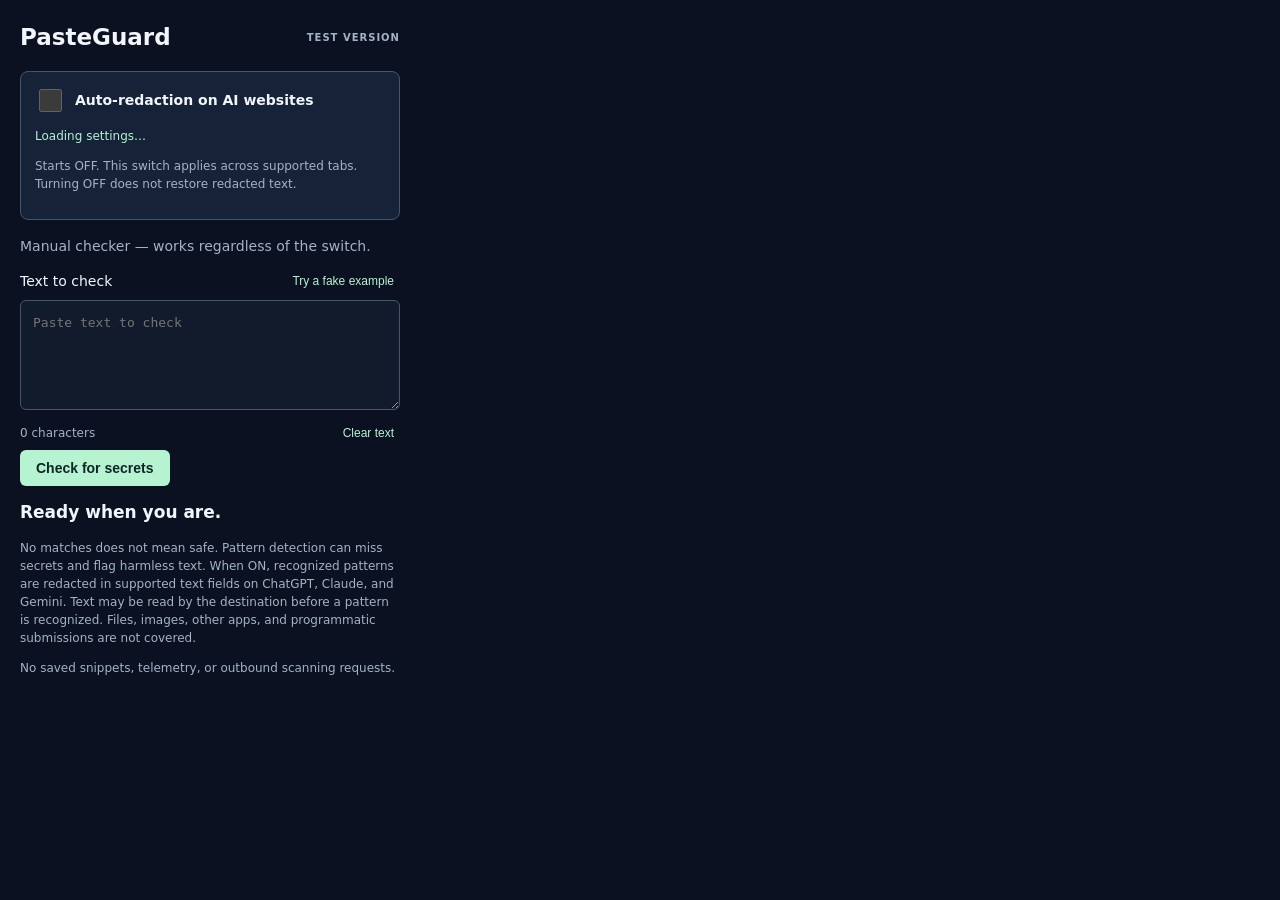
==== extension/popup.html @ d81c1dd4 "Add extension/popup.html for free preview" ====
<!doctype html><html lang="en"><head><meta charset="utf-8"><meta name="viewport" content="width=device-width, initial-scale=1"><title>PasteGuard local checker</title><link rel="stylesheet" href="popup.css"><script src="detector.js" defer></script><script src="app.js" defer></script><script src="settings.js" defer></script></head><body><main><h1>PasteGuard <small>TEST VERSION</small></h1><section class="setting"><label><input type="checkbox" role="switch" id="protection-toggle" disabled> Auto-redaction on AI websites</label><p id="protection-status" aria-live="polite">Loading settings…</p><p>Starts OFF. This switch applies across supported tabs. Turning OFF does not restore redacted text.</p></section><p>Manual checker — works regardless of the switch.</p><div class="controls"><label for="input">Text to check</label><button id="sample">Try a fake example</button></div><textarea id="input" spellcheck="false" maxlength="250001" placeholder="Paste text to check"></textarea><div class="controls"><span id="chars">0 characters</span><button id="clear">Clear text</button></div><button id="scan" class="primary">Check for secrets</button><section id="result" aria-live="polite"><h2>Ready when you are.</h2></section><section id="output-area" hidden><label for="output">Redacted text</label><textarea id="output" readonly spellcheck="false"></textarea><button id="copy" class="primary">Copy redacted text</button><p id="copy-status" aria-live="polite"></p></section><p class="limits">No matches does not mean safe. Pattern detection can miss secrets and flag harmless text. When ON, recognized patterns are redacted in supported text fields on ChatGPT, Claude, and Gemini. Text may be read by the destination before a pattern is recognized. Files, images, other apps, and programmatic submissions are not covered.</p><p class="limits">No saved snippets, telemetry, or outbound scanning requests.</p></main></body></html>
---- extension/popup.css ----
:root{color-scheme:dark}*{box-sizing:border-box}body{margin:0;background:#0b1120;color:#f2f5fa;font:14px/1.5 system-ui;width:420px;max-width:100vw}main{padding:20px}h1{font-size:23px;margin:0;display:flex;align-items:center;justify-content:space-between}h1 small{font-size:10px;letter-spacing:1px;color:#a4b2c8}h2{font-size:17px;margin:12px 0 6px}p{color:#a4b2c8}.controls{display:flex;justify-content:space-between;align-items:center;gap:12px;margin:8px 0}.controls button{border:0;background:none;color:#b5f3d1;font-size:12px;cursor:pointer}.controls span{font-size:12px;color:#a4b2c8}textarea{width:100%;min-height:110px;resize:vertical;border:1px solid #44556e;border-radius:6px;background:#111b2b;color:#d5e3f3;font:13px/1.6 Consolas,monospace;padding:12px}.primary{background:#b5f3d1;color:#102526;border:0;padding:10px 16px;border-radius:6px;font-size:14px;font-weight:600;cursor:pointer}.limits,#copy-status{font-size:12px}#result{margin:14px 0}#output-area label{display:block;margin-bottom:6px}#copy{margin-top:8px}.finding-list{list-style:none;padding:0}.finding-list li{display:flex;justify-content:space-between;gap:12px;margin:6px 0}.finding-list small,.warning-title{color:#ffc38e}:focus-visible{outline:2px solid #b5f3d1;outline-offset:3px}[hidden]{display:none!important}
.setting{background:#162238;border:1px solid #44556e;border-radius:8px;padding:14px;margin:16px 0}.setting label{display:flex;align-items:center;gap:10px;font-weight:600}.setting input{width:23px;height:23px;accent-color:#b5f3d1}.setting p{font-size:12px}.setting #protection-status{color:#b5f3d1}
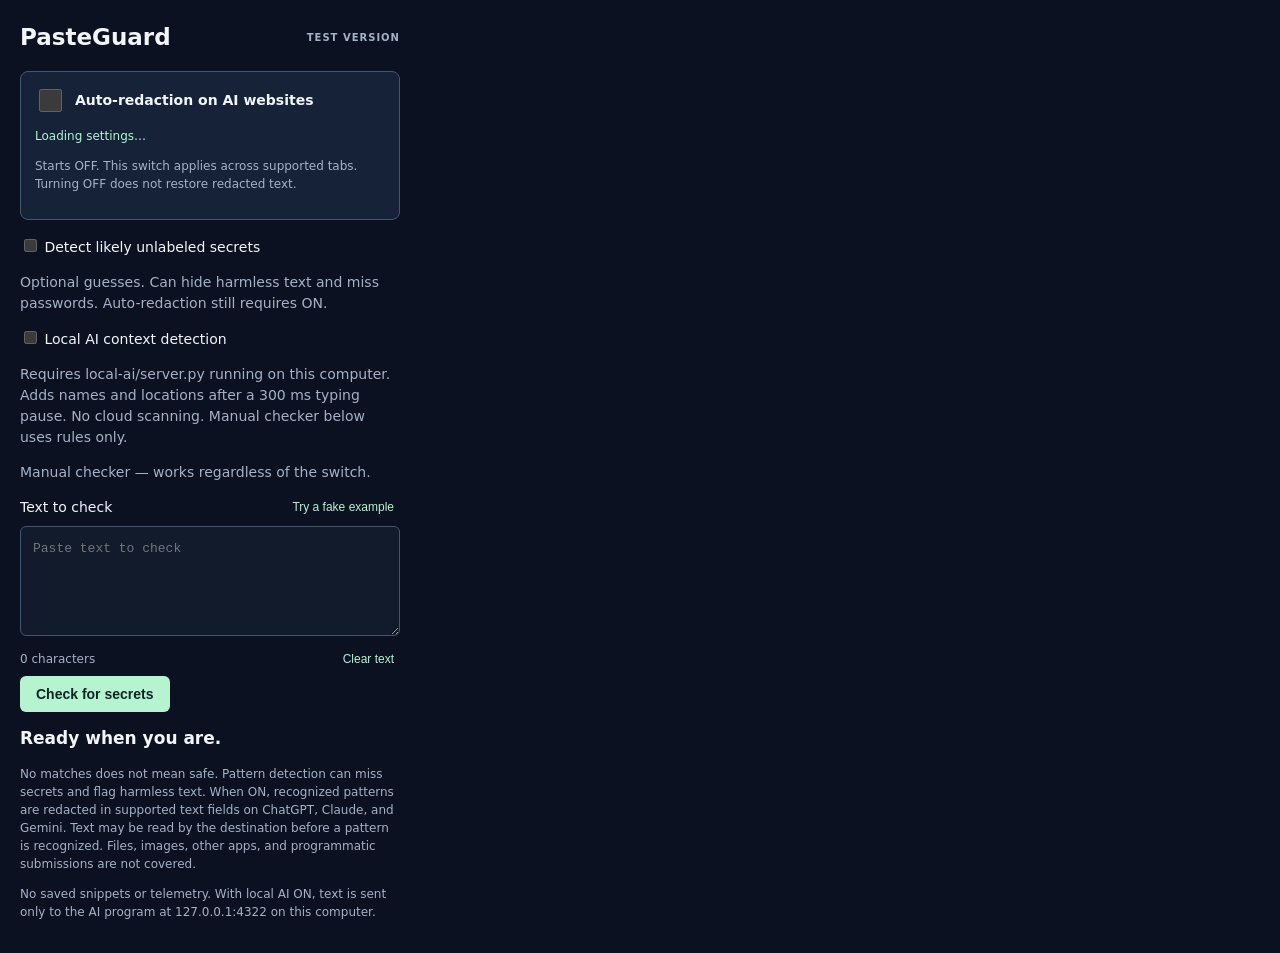
==== commit ce6b1348: "Update popup.html" ====
--- a/extension/popup.html
+++ b/extension/popup.html
@@ -1,2 +1,3 @@
-<!doctype html><html lang="en"><head><meta charset="utf-8"><meta name="viewport" content="width=device-width, initial-scale=1"><title>PasteGuard local checker</title><link rel="stylesheet" href="popup.css"><script src="detector.js" defer></script><script src="app.js" defer></script><script src="settings.js" defer></script></head><body><main><h1>PasteGuard <small>TEST VERSION</small></h1><section class="setting"><label><input type="checkbox" role="switch" id="protection-toggle" disabled> Auto-redaction on AI websites</label><p id="protection-status" aria-live="polite">Loading settings…</p><p>Starts OFF. This switch applies across supported tabs. Turning OFF does not restore redacted text.</p></section><p>Manual checker — works regardless of the switch.</p><div class="controls"><label for="input">Text to check</label><button id="sample">Try a fake example</button></div><textarea id="input" spellcheck="false" maxlength="250001" placeholder="Paste text to check"></textarea><div class="controls"><span id="chars">0 characters</span><button id="clear">Clear text</button></div><button id="scan" class="primary">Check for secrets</button><section id="result" aria-live="polite"><h2>Ready when you are.</h2></section><section id="output-area" hidden><label for="output">Redacted text</label><textarea id="output" readonly spellcheck="false"></textarea><button id="copy" class="primary">Copy redacted text</button><p id="copy-status" aria-live="polite"></p></section><p class="limits">No matches does not mean safe. Pattern detection can miss secrets and flag harmless text. When ON, recognized patterns are redacted in supported text fields on ChatGPT, Claude, and Gemini. Text may be read by the destination before a pattern is recognized. Files, images, other apps, and programmatic submissions are not covered.</p><p class="limits">No saved snippets, telemetry, or outbound scanning requests.</p></main></body></html>
+<!doctype html><html lang="en"><head><meta charset="utf-8"><meta name="viewport" content="width=device-width, initial-scale=1"><title>PasteGuard local checker</title><link rel="stylesheet" href="popup.css"><script src="detector.js" defer></script><script src="app.js" defer></script><script src="settings.js" defer></script></head><body><main><h1>PasteGuard <small>TEST VERSION</small></h1><section class="setting"><label><input type="checkbox" role="switch" id="protection-toggle" disabled> Auto-redaction on AI websites</label><p id="protection-status" aria-live="polite">Loading settings…</p><p>Starts OFF. This switch applies across supported tabs. Turning OFF does not restore redacted text.</p></section><label><input type="checkbox" id="likely-toggle" disabled> Detect likely unlabeled secrets</label><p>Optional guesses. Can hide harmless text and miss passwords. Auto-redaction still requires ON.</p><label><input type="checkbox" id="ai-toggle" disabled> Local AI context detection</label><p>Requires local-ai/server.py running on this computer. Adds names and locations after a 300 ms typing pause. No cloud scanning. Manual checker below uses rules only.</p><p>Manual checker — works regardless of the switch.</p><div class="controls"><label for="input">Text to check</label><button id="sample">Try a fake example</button></div><textarea id="input" spellcheck="false" maxlength="250001" placeholder="Paste text to check"></textarea><div class="controls"><span id="chars">0 characters</span><button id="clear">Clear text</button></div><button id="scan" class="primary">Check for secrets</button><section id="result" aria-live="polite"><h2>Ready when you are.</h2></section><section id="output-area" hidden><label for="output">Redacted text</label><textarea id="output" readonly spellcheck="false"></textarea><button id="copy" class="primary">Copy redacted text</button><p id="copy-status" aria-live="polite"></p></section><p class="limits">No matches does not mean safe. Pattern detection can miss secrets and flag harmless text. When ON, recognized patterns are redacted in supported text fields on ChatGPT, Claude, and Gemini. Text may be read by the destination before a pattern is recognized. Files, images, other apps, and programmatic submissions are not covered.</p><p class="limits">No saved snippets or telemetry. With local AI ON, text is sent only to the AI program at 127.0.0.1:4322 on this computer.</p></main></body></html>
 
+
